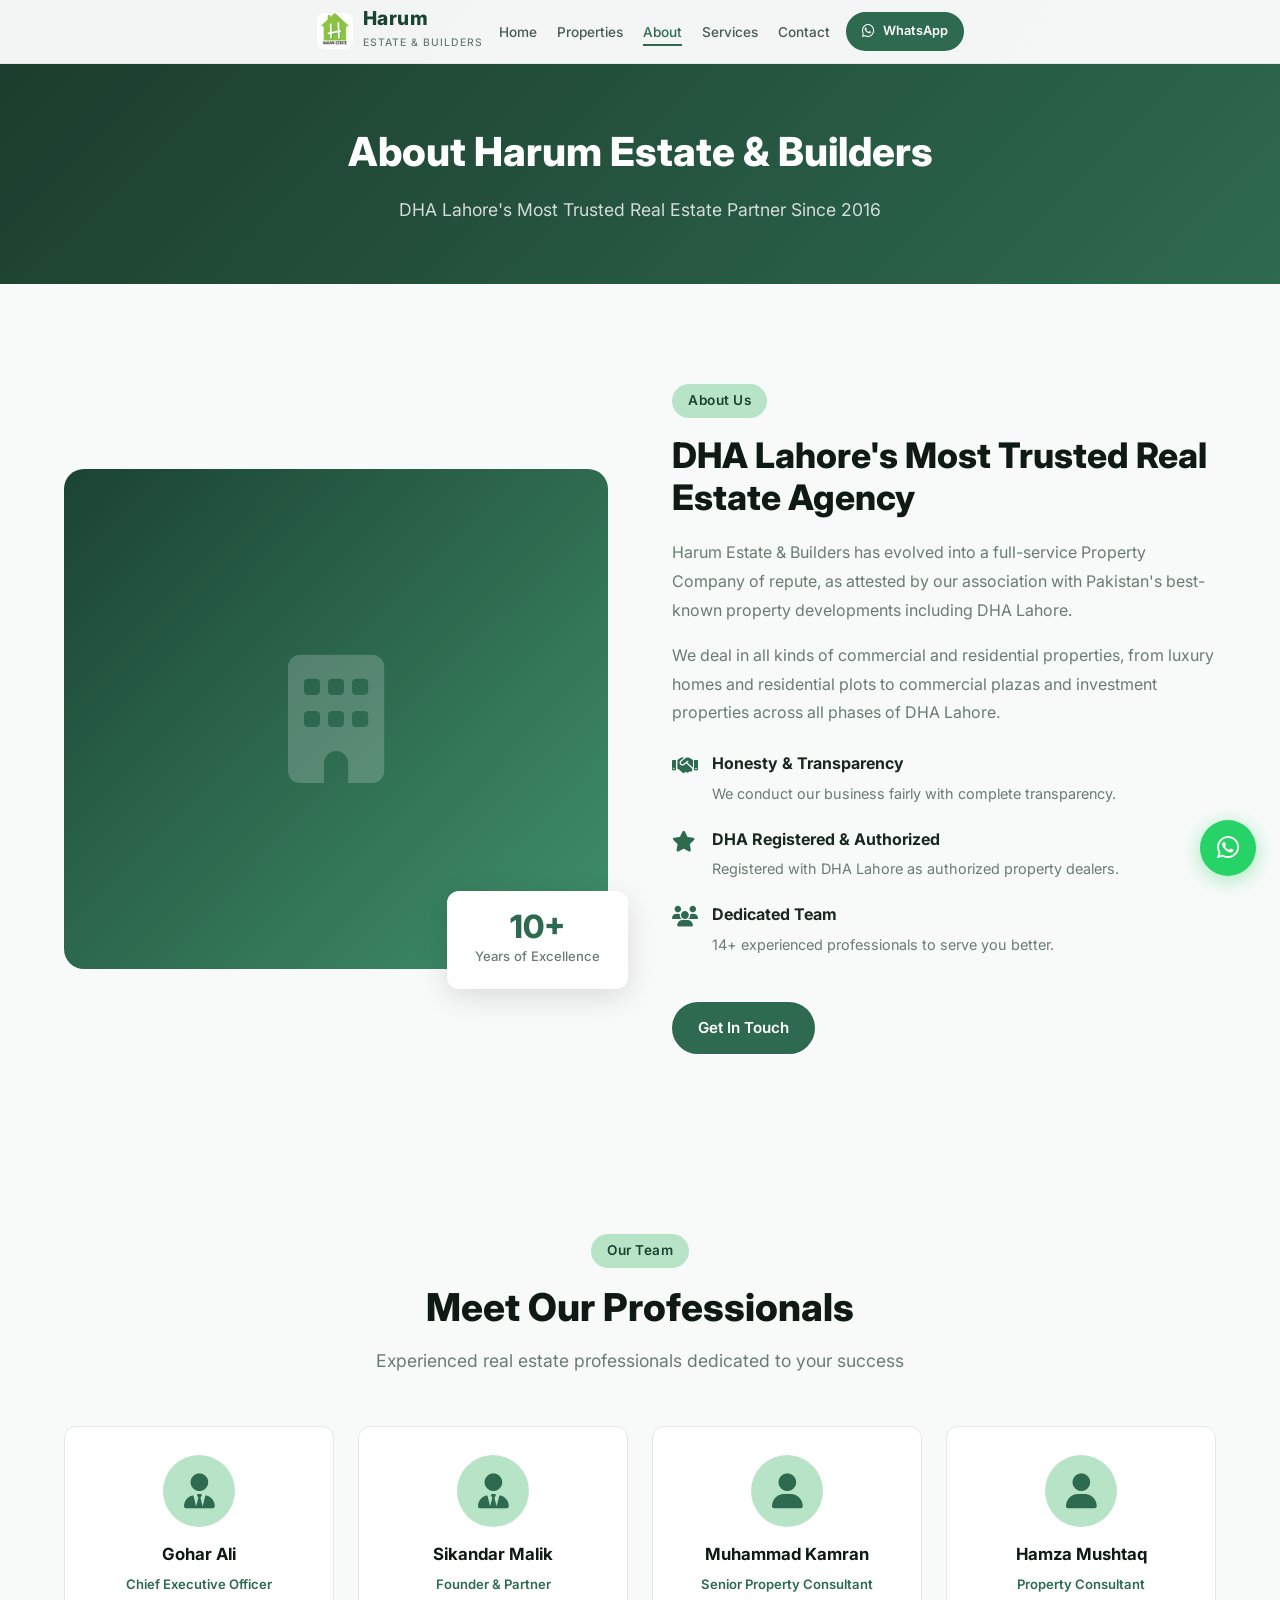
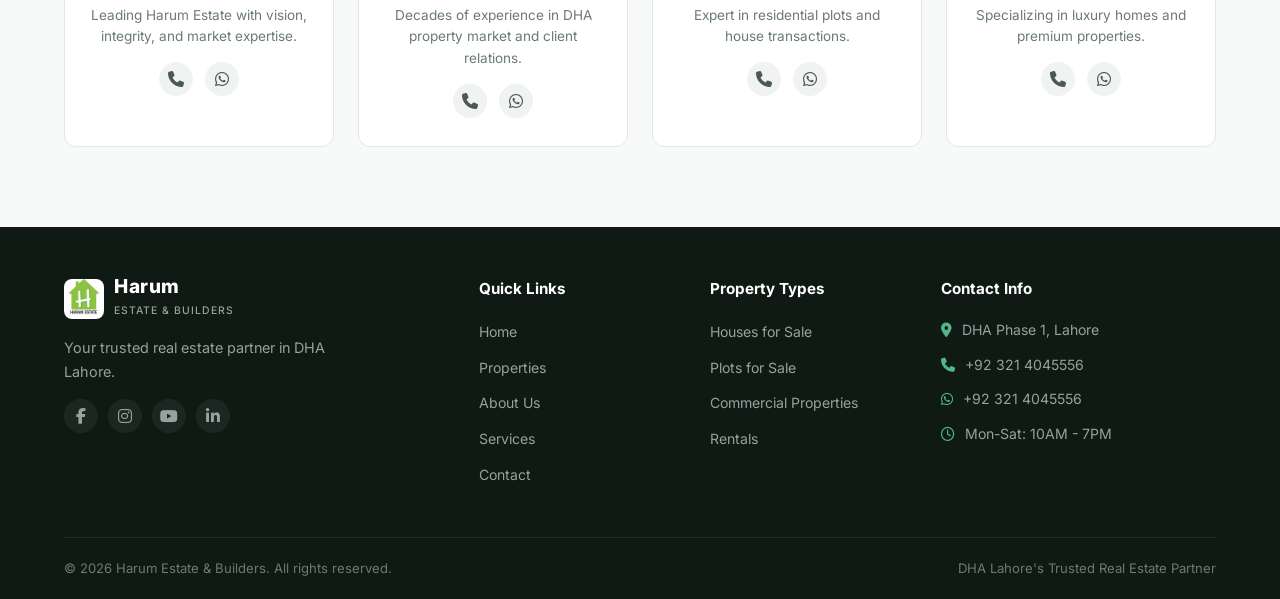
==== about.html @ 1b950eeb "Initial commit - Harum Estate & Builders website demo" ====
<!DOCTYPE html>
<html lang="en">
<head>
  <meta charset="UTF-8">
  <meta name="viewport" content="width=device-width, initial-scale=1.0">
  <title>About Us | Harum Estate & Builders</title>
  <link rel="stylesheet" href="css/style.css">
  <link rel="stylesheet" href="https://cdnjs.cloudflare.com/ajax/libs/font-awesome/6.5.0/css/all.min.css">
  <link href="https://fonts.googleapis.com/css2?family=Inter:wght@300;400;500;600;700;800&display=swap" rel="stylesheet">
</head>
<body>

  <header class="header">
    <div class="container">
      <div class="header-inner">
        <a href="index.html" class="logo">
          <img src="images/harum-logo.jpg" alt="Harum Estate" class="logo-img">
          <div class="logo-text">
            <h1>Harum</h1>
            <span>Estate & Builders</span>
          </div>
        </a>
        <nav class="nav">
          <ul>
            <li><a href="index.html">Home</a></li>
            <li><a href="properties.html">Properties</a></li>
            <li><a href="about.html" class="active">About</a></li>
            <li><a href="services.html">Services</a></li>
            <li><a href="contact.html">Contact</a></li>
          </ul>
        </nav>
        <div class="header-actions">
          <a href="https://wa.me/923214045556" class="btn btn-primary" target="_blank">
            <i class="fab fa-whatsapp"></i> <span>WhatsApp</span>
          </a>
          <button class="menu-toggle" id="menuToggle">
            <i class="fas fa-bars"></i>
          </button>
        </div>
      </div>
    </div>
  </header>

  <section class="page-banner">
    <div class="page-banner-bg"></div>
    <div class="container">
      <h1>About Harum Estate & Builders</h1>
      <p>DHA Lahore's Most Trusted Real Estate Partner Since 2016</p>
    </div>
  </section>

  <section class="about">
    <div class="container">
      <div class="about-grid">
        <div class="about-image">
          <div class="about-image-box">
            <div class="about-image-icon">
              <i class="fas fa-building"></i>
            </div>
          </div>
          <div class="about-experience">
            <span class="exp-number">10+</span>
            <span class="exp-text">Years of Excellence</span>
          </div>
        </div>
        <div class="about-content">
          <span class="section-tag">About Us</span>
          <h2>DHA Lahore's Most Trusted Real Estate Agency</h2>
          <p>Harum Estate & Builders has evolved into a full-service Property Company of repute, as attested by our association with Pakistan's best-known property developments including DHA Lahore.</p>
          <p>We deal in all kinds of commercial and residential properties, from luxury homes and residential plots to commercial plazas and investment properties across all phases of DHA Lahore.</p>
          <div class="about-features">
            <div class="about-feature">
              <i class="fas fa-handshake"></i>
              <div>
                <h4>Honesty & Transparency</h4>
                <p>We conduct our business fairly with complete transparency.</p>
              </div>
            </div>
            <div class="about-feature">
              <i class="fas fa-star"></i>
              <div>
                <h4>DHA Registered & Authorized</h4>
                <p>Registered with DHA Lahore as authorized property dealers.</p>
              </div>
            </div>
            <div class="about-feature">
              <i class="fas fa-users"></i>
              <div>
                <h4>Dedicated Team</h4>
                <p>14+ experienced professionals to serve you better.</p>
              </div>
            </div>
          </div>
          <a href="contact.html" class="btn btn-primary mt-2">Get In Touch</a>
        </div>
      </div>
    </div>
  </section>

  <section class="team">
    <div class="container">
      <div class="section-header">
        <span class="section-tag">Our Team</span>
        <h2>Meet Our Professionals</h2>
        <p>Experienced real estate professionals dedicated to your success</p>
      </div>
      <div class="team-grid">
        <div class="team-card">
          <div class="team-avatar">
            <i class="fas fa-user-tie"></i>
          </div>
          <h3>Gohar Ali</h3>
          <span class="team-role">Chief Executive Officer</span>
          <p>Leading Harum Estate with vision, integrity, and market expertise.</p>
          <div class="team-contact">
            <a href="tel:+923214045556"><i class="fas fa-phone"></i></a>
            <a href="https://wa.me/923214045556"><i class="fab fa-whatsapp"></i></a>
          </div>
        </div>
        <div class="team-card">
          <div class="team-avatar">
            <i class="fas fa-user-tie"></i>
          </div>
          <h3>Sikandar Malik</h3>
          <span class="team-role">Founder & Partner</span>
          <p>Decades of experience in DHA property market and client relations.</p>
          <div class="team-contact">
            <a href="tel:+923214045556"><i class="fas fa-phone"></i></a>
            <a href="https://wa.me/923214045556"><i class="fab fa-whatsapp"></i></a>
          </div>
        </div>
        <div class="team-card">
          <div class="team-avatar">
            <i class="fas fa-user"></i>
          </div>
          <h3>Muhammad Kamran</h3>
          <span class="team-role">Senior Property Consultant</span>
          <p>Expert in residential plots and house transactions.</p>
          <div class="team-contact">
            <a href="tel:+923214045556"><i class="fas fa-phone"></i></a>
            <a href="https://wa.me/923214045556"><i class="fab fa-whatsapp"></i></a>
          </div>
        </div>
        <div class="team-card">
          <div class="team-avatar">
            <i class="fas fa-user"></i>
          </div>
          <h3>Hamza Mushtaq</h3>
          <span class="team-role">Property Consultant</span>
          <p>Specializing in luxury homes and premium properties.</p>
          <div class="team-contact">
            <a href="tel:+923214045556"><i class="fas fa-phone"></i></a>
            <a href="https://wa.me/923214045556"><i class="fab fa-whatsapp"></i></a>
          </div>
        </div>
      </div>
    </div>
  </section>

  <footer class="footer">
    <div class="container">
      <div class="footer-grid">
        <div class="footer-about">
          <div class="logo">
            <img src="images/harum-logo.jpg" alt="Harum Estate" class="logo-img">
            <div class="logo-text">
              <h1>Harum</h1>
              <span>Estate & Builders</span>
            </div>
          </div>
          <p>Your trusted real estate partner in DHA Lahore.</p>
          <div class="footer-social">
            <a href="#"><i class="fab fa-facebook-f"></i></a>
            <a href="#"><i class="fab fa-instagram"></i></a>
            <a href="#"><i class="fab fa-youtube"></i></a>
            <a href="#"><i class="fab fa-linkedin-in"></i></a>
          </div>
        </div>
        <div class="footer-links">
          <h4>Quick Links</h4>
          <ul>
            <li><a href="index.html">Home</a></li>
            <li><a href="properties.html">Properties</a></li>
            <li><a href="about.html">About Us</a></li>
            <li><a href="services.html">Services</a></li>
            <li><a href="contact.html">Contact</a></li>
          </ul>
        </div>
        <div class="footer-links">
          <h4>Property Types</h4>
          <ul>
            <li><a href="properties.html">Houses for Sale</a></li>
            <li><a href="properties.html">Plots for Sale</a></li>
            <li><a href="properties.html">Commercial Properties</a></li>
            <li><a href="properties.html">Rentals</a></li>
          </ul>
        </div>
        <div class="footer-contact">
          <h4>Contact Info</h4>
          <ul>
            <li><i class="fas fa-map-marker-alt"></i> DHA Phase 1, Lahore</li>
            <li><i class="fas fa-phone"></i> +92 321 4045556</li>
            <li><i class="fab fa-whatsapp"></i> +92 321 4045556</li>
            <li><i class="far fa-clock"></i> Mon-Sat: 10AM - 7PM</li>
          </ul>
        </div>
      </div>
      <div class="footer-bottom">
        <p>&copy; 2026 Harum Estate & Builders. All rights reserved.</p>
        <p class="footer-tag">DHA Lahore's Trusted Real Estate Partner</p>
      </div>
    </div>
  </footer>

  <a href="https://wa.me/923214045556" class="whatsapp-float" target="_blank">
    <i class="fab fa-whatsapp"></i>
  </a>

  <script src="js/main.js"></script>
</body>
</html>
---- css/style.css ----
*, *::before, *::after {
  margin: 0;
  padding: 0;
  box-sizing: border-box;
}

:root {
  --green-900: #0d2818;
  --green-800: #1a3a2a;
  --green-700: #1b4332;
  --green-600: #2d6a4f;
  --green-500: #40916c;
  --green-400: #52b788;
  --green-300: #74c69d;
  --green-200: #95d5b2;
  --green-100: #b7e4c7;
  --green-50: #d8f3dc;
  --white: #ffffff;
  --gray-50: #f8faf9;
  --gray-100: #f1f3f2;
  --gray-200: #e4e7e5;
  --gray-300: #cbd5d0;
  --gray-400: #94a39d;
  --gray-500: #6b7b73;
  --gray-600: #4a5a52;
  --gray-700: #2d3a32;
  --gray-800: #1a2620;
  --gray-900: #0f1a14;
  --shadow-sm: 0 1px 3px rgba(0,0,0,0.08);
  --shadow-md: 0 4px 12px rgba(0,0,0,0.1);
  --shadow-lg: 0 8px 30px rgba(0,0,0,0.12);
  --shadow-xl: 0 20px 60px rgba(0,0,0,0.15);
  --radius-sm: 8px;
  --radius-md: 12px;
  --radius-lg: 20px;
  --radius-xl: 28px;
  --transition: all 0.3s cubic-bezier(0.4, 0, 0.2, 1);
}

html {
  scroll-behavior: smooth;
  font-size: 16px;
}

body {
  font-family: 'Inter', -apple-system, BlinkMacSystemFont, sans-serif;
  color: var(--gray-800);
  background: var(--white);
  line-height: 1.6;
  overflow-x: hidden;
}

a { text-decoration: none; color: inherit; }
ul { list-style: none; }
img { max-width: 100%; height: auto; }
.container { max-width: 1200px; margin: 0 auto; padding: 0 24px; }

.text-center { text-align: center; }
.mt-2 { margin-top: 20px; }
.mt-3 { margin-top: 40px; }

/* Buttons */
.btn {
  display: inline-flex;
  align-items: center;
  gap: 8px;
  padding: 12px 24px;
  border-radius: 50px;
  font-weight: 600;
  font-size: 0.95rem;
  cursor: pointer;
  transition: var(--transition);
  border: 2px solid transparent;
  font-family: inherit;
}
.btn-primary {
  background: var(--green-600);
  color: var(--white);
  border-color: var(--green-600);
}
.btn-primary:hover {
  background: var(--green-700);
  border-color: var(--green-700);
  transform: translateY(-2px);
  box-shadow: 0 8px 25px rgba(45, 106, 79, 0.35);
}
.btn-outline {
  background: transparent;
  color: var(--green-600);
  border-color: var(--green-600);
}
.btn-outline:hover {
  background: var(--green-600);
  color: var(--white);
  transform: translateY(-2px);
}
.btn-lg {
  padding: 16px 32px;
  font-size: 1.05rem;
}
.btn-block { width: 100%; justify-content: center; }

/* Section Header */
.section-header {
  text-align: center;
  max-width: 700px;
  margin: 0 auto 50px;
}
.section-tag {
  display: inline-block;
  background: var(--green-100);
  color: var(--green-700);
  padding: 6px 16px;
  border-radius: 50px;
  font-size: 0.85rem;
  font-weight: 600;
  margin-bottom: 16px;
  letter-spacing: 0.5px;
}
.section-header h2 {
  font-size: 2.4rem;
  font-weight: 800;
  color: var(--gray-900);
  margin-bottom: 16px;
  line-height: 1.2;
}
.section-header.light h2 { color: var(--white); }
.section-header.light .section-tag { background: rgba(255,255,255,0.15); color: var(--white); }
.section-header p {
  color: var(--gray-500);
  font-size: 1.1rem;
  line-height: 1.7;
}
.section-header.light p { color: rgba(255,255,255,0.8); }

/* ===== HEADER ===== */
.header {
  position: fixed;
  top: 0;
  left: 0;
  right: 0;
  z-index: 1000;
  background: rgba(255,255,255,0.95);
  backdrop-filter: blur(20px);
  -webkit-backdrop-filter: blur(20px);
  border-bottom: 1px solid var(--gray-200);
  height: 64px;
  display: flex;
  align-items: center;
}
.header-inner {
  display: flex;
  align-items: center;
  justify-content: space-between;
  height: 64px;
  gap: 16px;
}
.nav { flex-shrink: 1; min-width: 0; }
.logo {
  display: flex;
  align-items: center;
  gap: 10px;
  flex-shrink: 0;
}
.logo-img {
  width: 36px;
  height: 36px;
  border-radius: var(--radius-sm);
  object-fit: cover;
}
.logo-text h1 {
  font-size: 1.2rem;
  font-weight: 800;
  color: var(--green-700);
  line-height: 1;
  letter-spacing: 0.5px;
}
.logo-text span {
  font-size: 0.65rem;
  color: var(--gray-500);
  font-weight: 500;
  letter-spacing: 1px;
  text-transform: uppercase;
}
.nav ul {
  display: flex;
  gap: 20px;
}
.nav a {
  font-size: 0.85rem;
  font-weight: 500;
  color: var(--gray-600);
  transition: var(--transition);
  position: relative;
  padding: 4px 0;
}
.nav a::after {
  content: '';
  position: absolute;
  bottom: -2px;
  left: 0;
  width: 0;
  height: 2px;
  background: var(--green-600);
  transition: var(--transition);
}
.nav a:hover { color: var(--green-600); }
.nav a:hover::after { width: 100%; }
.nav a.active { color: var(--green-600); }
.nav a.active::after { width: 100%; }

.header-actions {
  display: flex;
  align-items: center;
  gap: 8px;
  flex-shrink: 0;
}
.header-actions .btn { padding: 7px 14px; font-size: 0.8rem; }
.header-actions .btn i { font-size: 0.9rem; }
.menu-toggle {
  display: none;
  background: none;
  border: none;
  font-size: 1.5rem;
  color: var(--gray-700);
  cursor: pointer;
  padding: 4px;
}

/* ===== HERO ===== */
.hero {
  min-height: 100vh;
  position: relative;
  overflow: hidden;
  padding-top: 64px;
}
.hero-slider {
  position: absolute;
  inset: 0;
}
.slide {
  position: absolute;
  inset: 0;
  display: flex;
  flex-direction: column;
  justify-content: center;
}
.hero-bg {
  position: absolute;
  inset: 0;
}
.hero-overlay {
  position: absolute;
  inset: 0;
  background: rgba(0,0,0,0.3);
}
.hero .container {
  position: relative;
  z-index: 2;
  width: 100%;
}
.hero-content {
  max-width: 700px;
  padding: 40px 0;
}
.hero-badge {
  display: inline-block;
  background: rgba(255,255,255,0.12);
  color: var(--white);
  padding: 8px 20px;
  border-radius: 50px;
  font-size: 0.9rem;
  font-weight: 500;
  margin-bottom: 24px;
  backdrop-filter: blur(10px);
  border: 1px solid rgba(255,255,255,0.15);
}
.hero-content h1 {
  font-size: 3.5rem;
  font-weight: 800;
  color: var(--white);
  line-height: 1.1;
  margin-bottom: 20px;
}
.hero-content .highlight {
  background: linear-gradient(135deg, var(--green-300), var(--green-100));
  -webkit-background-clip: text;
  -webkit-text-fill-color: transparent;
  background-clip: text;
}
.hero-content p {
  font-size: 1.1rem;
  color: rgba(255,255,255,0.85);
  line-height: 1.8;
  margin-bottom: 32px;
  max-width: 560px;
}
.hero-actions {
  display: flex;
  gap: 16px;
  margin-bottom: 50px;
  flex-wrap: wrap;
}
.hero-actions .btn-outline {
  color: var(--white);
  border-color: rgba(255,255,255,0.4);
}
.hero-actions .btn-outline:hover {
  background: var(--white);
  color: var(--green-700);
  border-color: var(--white);
}
.hero-stats {
  display: flex;
  gap: 48px;
}
.stat { text-align: left; }
.stat-number {
  display: block;
  font-size: 2rem;
  font-weight: 800;
  color: var(--white);
  line-height: 1;
}
.stat-label {
  font-size: 0.85rem;
  color: rgba(255,255,255,0.7);
  margin-top: 4px;
}

/* ===== PAGE BANNER ===== */
.page-banner {
  position: relative;
  padding: 120px 0 60px;
  text-align: center;
  background: linear-gradient(135deg, var(--green-800), var(--green-600));
  overflow: hidden;
}
.page-banner-bg {
  position: absolute;
  inset: 0;
  background: url('data:image/svg+xml,<svg xmlns="http://www.w3.org/2000/svg" viewBox="0 0 100 100"><rect fill="rgba(255,255,255,0.03)" x="0" y="0" width="100" height="100"/></svg>');
  opacity: 0.1;
}
.page-banner h1 {
  font-size: 2.5rem;
  font-weight: 800;
  color: var(--white);
  margin-bottom: 12px;
  position: relative;
}
.page-banner p {
  font-size: 1.1rem;
  color: rgba(255,255,255,0.8);
  position: relative;
}

/* ===== TRUSTED ===== */
.trusted-section {
  padding: 30px 0;
  background: var(--gray-50);
  border-bottom: 1px solid var(--gray-200);
}
.trusted-label {
  text-align: center;
  color: var(--gray-500);
  font-size: 0.85rem;
  font-weight: 500;
  text-transform: uppercase;
  letter-spacing: 1.5px;
  margin-bottom: 16px;
}
.trusted-logos {
  display: flex;
  justify-content: center;
  gap: 40px;
  align-items: center;
  flex-wrap: wrap;
}
.trusted-logos span {
  display: flex;
  align-items: center;
  gap: 6px;
  color: var(--green-600);
  font-weight: 600;
  font-size: 0.95rem;
}
.trusted-logos i { font-size: 1rem; }

/* ===== PROPERTIES ===== */
.properties {
  padding: 80px 0;
  background: var(--white);
}
.property-filters {
  display: flex;
  justify-content: center;
  gap: 8px;
  margin-bottom: 40px;
  flex-wrap: wrap;
}
.filter-btn {
  padding: 10px 24px;
  border: 2px solid var(--gray-200);
  background: var(--white);
  border-radius: 50px;
  font-weight: 600;
  font-size: 0.9rem;
  color: var(--gray-500);
  cursor: pointer;
  transition: var(--transition);
  font-family: inherit;
}
.filter-btn:hover {
  border-color: var(--green-400);
  color: var(--green-600);
}
.filter-btn.active {
  background: var(--green-600);
  color: var(--white);
  border-color: var(--green-600);
}
.property-grid {
  display: grid;
  grid-template-columns: repeat(3, 1fr);
  gap: 24px;
  margin-bottom: 40px;
}
.property-card {
  background: var(--white);
  border-radius: var(--radius-md);
  overflow: hidden;
  border: 1px solid var(--gray-200);
  transition: var(--transition);
}
.property-card:hover {
  transform: translateY(-4px);
  box-shadow: var(--shadow-lg);
}
.card-image {
  position: relative;
  height: 200px;
}
.card-img {
  width: 100%;
  height: 100%;
  object-fit: cover;
}
.card-image-placeholder {
  width: 100%;
  height: 100%;
  display: flex;
  align-items: center;
  justify-content: center;
  font-size: 2.5rem;
  color: rgba(255,255,255,0.3);
}
.card-badge {
  position: absolute;
  top: 12px;
  left: 12px;
  background: var(--green-600);
  color: var(--white);
  padding: 4px 12px;
  border-radius: 50px;
  font-size: 0.75rem;
  font-weight: 600;
  z-index: 1;
}
.card-badge-hot {
  background: #e63946;
}
.card-type {
  position: absolute;
  top: 12px;
  right: 12px;
  background: rgba(0,0,0,0.6);
  color: var(--white);
  padding: 4px 12px;
  border-radius: 50px;
  font-size: 0.75rem;
  font-weight: 600;
  z-index: 1;
}
.card-body {
  padding: 16px 20px 20px;
}
.card-body h3 {
  font-size: 1.05rem;
  font-weight: 700;
  margin-bottom: 6px;
  color: var(--gray-900);
}
.card-location {
  font-size: 0.82rem;
  color: var(--gray-500);
  margin-bottom: 10px;
}
.card-location i { color: var(--green-500); }
.card-features {
  display: flex;
  gap: 14px;
  flex-wrap: wrap;
  padding: 10px 0;
  border-top: 1px solid var(--gray-200);
  margin-bottom: 12px;
}
.card-features span {
  font-size: 0.8rem;
  color: var(--gray-600);
  display: flex;
  align-items: center;
  gap: 4px;
}
.card-features i { color: var(--green-500); font-size: 0.75rem; }
.card-footer {
  display: flex;
  justify-content: center;
}
.card-btn {
  width: 100%;
  justify-content: center;
  padding: 10px 20px;
  font-size: 0.85rem;
}
.card-btn i { font-size: 1rem; }

/* ===== ABOUT ===== */
.about {
  padding: 100px 0;
  background: var(--gray-50);
}
.about-grid {
  display: grid;
  grid-template-columns: 1fr 1fr;
  gap: 64px;
  align-items: center;
}
.about-image-box {
  width: 100%;
  height: 500px;
  background: linear-gradient(135deg, var(--green-700), var(--green-500));
  border-radius: var(--radius-lg);
  display: flex;
  align-items: center;
  justify-content: center;
  position: relative;
}
.about-image-icon i {
  font-size: 8rem;
  color: rgba(255,255,255,0.2);
}
.about-image { position: relative; }
.about-experience {
  position: absolute;
  bottom: -20px;
  right: -20px;
  background: var(--white);
  padding: 20px 28px;
  border-radius: var(--radius-md);
  box-shadow: var(--shadow-lg);
  text-align: center;
}
.exp-number {
  display: block;
  font-size: 2rem;
  font-weight: 800;
  color: var(--green-600);
  line-height: 1;
}
.exp-text {
  font-size: 0.82rem;
  color: var(--gray-500);
  font-weight: 500;
}
.about-content .section-tag { margin-bottom: 16px; }
.about-content h2 {
  font-size: 2.2rem;
  font-weight: 800;
  color: var(--gray-900);
  margin-bottom: 20px;
  line-height: 1.2;
}
.about-content p {
  color: var(--gray-500);
  font-size: 1rem;
  line-height: 1.8;
  margin-bottom: 16px;
}
.about-features { margin: 24px 0; }
.about-feature {
  display: flex;
  gap: 16px;
  margin-bottom: 20px;
}
.about-feature i {
  font-size: 1.3rem;
  color: var(--green-600);
  margin-top: 4px;
  width: 24px;
}
.about-feature h4 {
  font-size: 1rem;
  font-weight: 700;
  color: var(--gray-800);
  margin-bottom: 4px;
}
.about-feature p {
  font-size: 0.9rem;
  color: var(--gray-500);
  margin-bottom: 0;
}

/* ===== SERVICES ===== */
.services {
  padding: 80px 0;
  background: var(--white);
}
.services-grid {
  display: grid;
  grid-template-columns: repeat(3, 1fr);
  gap: 24px;
}
.service-card {
  background: var(--white);
  border: 1px solid var(--gray-200);
  border-radius: var(--radius-md);
  padding: 32px 24px;
  transition: var(--transition);
  display: flex;
  flex-direction: column;
}
.service-card:hover {
  border-color: var(--green-300);
  box-shadow: var(--shadow-md);
  transform: translateY(-4px);
}
.service-icon {
  width: 52px;
  height: 52px;
  background: var(--green-50);
  border-radius: var(--radius-sm);
  display: flex;
  align-items: center;
  justify-content: center;
  margin-bottom: 18px;
}
.service-icon i {
  font-size: 1.3rem;
  color: var(--green-600);
}
.service-card h3 {
  font-size: 1.1rem;
  font-weight: 700;
  margin-bottom: 10px;
  color: var(--gray-900);
}
.service-card p {
  font-size: 0.9rem;
  color: var(--gray-500);
  line-height: 1.7;
  margin-bottom: 16px;
  flex: 1;
}
.service-link {
  font-size: 0.85rem;
  font-weight: 600;
  color: var(--green-600);
  display: inline-flex;
  align-items: center;
  gap: 6px;
  transition: var(--transition);
}
.service-link:hover {
  color: var(--green-700);
  gap: 10px;
}

/* ===== WHY US ===== */
.why-us {
  padding: 80px 0;
  background: linear-gradient(135deg, var(--green-800), var(--green-600));
}
.why-grid {
  display: grid;
  grid-template-columns: repeat(4, 1fr);
  gap: 24px;
}
.why-card {
  background: rgba(255,255,255,0.08);
  border: 1px solid rgba(255,255,255,0.12);
  border-radius: var(--radius-md);
  padding: 28px 24px;
  backdrop-filter: blur(10px);
  transition: var(--transition);
}
.why-card:hover {
  background: rgba(255,255,255,0.12);
  transform: translateY(-4px);
}
.why-number {
  font-size: 2.2rem;
  font-weight: 800;
  color: rgba(255,255,255,0.15);
  display: block;
  margin-bottom: 10px;
  line-height: 1;
}
.why-card h3 {
  font-size: 1.05rem;
  font-weight: 700;
  color: var(--white);
  margin-bottom: 8px;
}
.why-card p {
  font-size: 0.88rem;
  color: rgba(255,255,255,0.75);
  line-height: 1.6;
}

/* ===== TEAM ===== */
.team {
  padding: 80px 0;
  background: var(--gray-50);
}
.team-grid {
  display: grid;
  grid-template-columns: repeat(4, 1fr);
  gap: 24px;
}
.team-card {
  background: var(--white);
  border-radius: var(--radius-md);
  padding: 28px 20px;
  text-align: center;
  border: 1px solid var(--gray-200);
  transition: var(--transition);
}
.team-card:hover {
  transform: translateY(-4px);
  box-shadow: var(--shadow-md);
}
.team-avatar {
  width: 72px;
  height: 72px;
  background: var(--green-100);
  border-radius: 50%;
  display: flex;
  align-items: center;
  justify-content: center;
  margin: 0 auto 14px;
}
.team-avatar i {
  font-size: 2.2rem;
  color: var(--green-600);
}
.team-card h3 {
  font-size: 1.05rem;
  font-weight: 700;
  color: var(--gray-900);
}
.team-role {
  display: block;
  font-size: 0.82rem;
  color: var(--green-600);
  font-weight: 600;
  margin: 6px 0 10px;
}
.team-card p {
  font-size: 0.85rem;
  color: var(--gray-500);
  line-height: 1.6;
  margin-bottom: 14px;
}
.team-contact {
  display: flex;
  justify-content: center;
  gap: 12px;
}
.team-contact a {
  width: 34px;
  height: 34px;
  background: var(--gray-100);
  border-radius: 50%;
  display: flex;
  align-items: center;
  justify-content: center;
  color: var(--gray-600);
  transition: var(--transition);
}
.team-contact a:hover {
  background: var(--green-600);
  color: var(--white);
}

/* ===== TESTIMONIALS ===== */
.testimonials {
  padding: 80px 0;
  background: var(--white);
}
.testimonial-grid {
  display: grid;
  grid-template-columns: repeat(3, 1fr);
  gap: 24px;
}
.testimonial-card {
  background: var(--gray-50);
  border-radius: var(--radius-md);
  padding: 28px;
  border: 1px solid var(--gray-200);
  transition: var(--transition);
}
.testimonial-card:hover {
  box-shadow: var(--shadow-md);
}
.stars {
  margin-bottom: 14px;
}
.stars i {
  color: #f4b740;
  font-size: 0.85rem;
}
.testimonial-card > p {
  font-size: 0.92rem;
  color: var(--gray-600);
  line-height: 1.7;
  font-style: italic;
  margin-bottom: 18px;
}
.testimonial-author {
  display: flex;
  align-items: center;
  gap: 12px;
}
.author-avatar i {
  font-size: 2rem;
  color: var(--green-400);
}
.testimonial-author h4 {
  font-size: 0.92rem;
  font-weight: 700;
  color: var(--gray-900);
}
.testimonial-author span {
  font-size: 0.8rem;
  color: var(--gray-500);
}

/* ===== CTA ===== */
.cta-section {
  padding: 60px 0;
  background: var(--gray-50);
  text-align: center;
}
.cta-content h2 {
  font-size: 2rem;
  font-weight: 800;
  color: var(--gray-900);
  margin-bottom: 12px;
}
.cta-content p {
  font-size: 1.05rem;
  color: var(--gray-500);
  margin-bottom: 24px;
  max-width: 600px;
  margin-left: auto;
  margin-right: auto;
}

/* ===== CONTACT ===== */
.contact {
  padding: 80px 0;
  background: var(--gray-50);
}
.contact-grid {
  display: grid;
  grid-template-columns: 1fr 1fr;
  gap: 48px;
}
.contact-info .section-tag { margin-bottom: 16px; }
.contact-info h2 {
  font-size: 2rem;
  font-weight: 800;
  color: var(--gray-900);
  margin-bottom: 16px;
}
.contact-info > p {
  color: var(--gray-500);
  font-size: 1rem;
  margin-bottom: 28px;
}
.contact-details { display: flex; flex-direction: column; gap: 20px; }
.contact-item {
  display: flex;
  gap: 14px;
}
.contact-item i {
  width: 40px;
  height: 40px;
  background: var(--white);
  border-radius: var(--radius-sm);
  display: flex;
  align-items: center;
  justify-content: center;
  color: var(--green-600);
  font-size: 1rem;
  flex-shrink: 0;
}
.contact-item h4 {
  font-size: 0.9rem;
  font-weight: 700;
  color: var(--gray-800);
  margin-bottom: 4px;
}
.contact-item p, .contact-item a {
  font-size: 0.88rem;
  color: var(--gray-500);
  transition: var(--transition);
}
.contact-item a:hover { color: var(--green-600); }
.contact-social {
  display: flex;
  gap: 10px;
  margin-top: 24px;
}
.contact-social a {
  width: 38px;
  height: 38px;
  background: var(--white);
  border-radius: 50%;
  display: flex;
  align-items: center;
  justify-content: center;
  color: var(--green-600);
  transition: var(--transition);
  border: 1px solid var(--gray-200);
}
.contact-social a:hover {
  background: var(--green-600);
  color: var(--white);
  border-color: var(--green-600);
}

.contact-form {
  background: var(--white);
  padding: 32px;
  border-radius: var(--radius-lg);
  box-shadow: var(--shadow-md);
  border: 1px solid var(--gray-200);
}
.contact-form h3 {
  font-size: 1.2rem;
  font-weight: 700;
  color: var(--gray-900);
  margin-bottom: 20px;
}
.form-row {
  display: grid;
  grid-template-columns: 1fr 1fr;
  gap: 16px;
}
.contact-form input,
.contact-form select,
.contact-form textarea {
  width: 100%;
  padding: 12px 16px;
  border: 2px solid var(--gray-200);
  border-radius: var(--radius-sm);
  font-size: 0.92rem;
  font-family: inherit;
  color: var(--gray-800);
  transition: var(--transition);
  background: var(--gray-50);
  margin-bottom: 14px;
}
.contact-form input:focus,
.contact-form select:focus,
.contact-form textarea:focus {
  outline: none;
  border-color: var(--green-400);
  background: var(--white);
}
.contact-form select { appearance: none; cursor: pointer; }

/* ===== MAP ===== */
.map-section { background: var(--gray-50); }
.map-container {
  width: 100%;
  height: 350px;
}
.map-container iframe {
  width: 100%;
  height: 100%;
  border: none;
  display: block;
}

/* ===== FOOTER ===== */
.footer {
  background: var(--gray-900);
  color: var(--white);
  padding: 50px 0 0;
}
.footer .logo-text h1 { color: var(--white); }
.footer .logo-text span { color: var(--gray-400); }
.footer .logo-img {
  width: 40px;
  height: 40px;
  border-radius: var(--radius-sm);
}
.footer-grid {
  display: grid;
  grid-template-columns: 2fr 1fr 1fr 1.5fr;
  gap: 48px;
  padding-bottom: 40px;
  border-bottom: 1px solid rgba(255,255,255,0.08);
}
.footer-about p {
  color: var(--gray-400);
  font-size: 0.9rem;
  line-height: 1.7;
  margin: 14px 0;
  max-width: 300px;
}
.footer-social { display: flex; gap: 10px; }
.footer-social a {
  width: 34px;
  height: 34px;
  border-radius: 50%;
  background: rgba(255,255,255,0.06);
  display: flex;
  align-items: center;
  justify-content: center;
  color: var(--gray-400);
  transition: var(--transition);
}
.footer-social a:hover {
  background: var(--green-600);
  color: var(--white);
}
.footer-links h4,
.footer-contact h4 {
  font-size: 0.95rem;
  font-weight: 700;
  margin-bottom: 18px;
  color: var(--white);
}
.footer-links ul li { margin-bottom: 10px; }
.footer-links ul li a {
  color: var(--gray-400);
  font-size: 0.88rem;
  transition: var(--transition);
}
.footer-links ul li a:hover { color: var(--green-300); }
.footer-contact ul li {
  display: flex;
  align-items: flex-start;
  gap: 10px;
  color: var(--gray-400);
  font-size: 0.88rem;
  margin-bottom: 12px;
}
.footer-contact ul li i {
  color: var(--green-400);
  margin-top: 4px;
  flex-shrink: 0;
}
.footer-bottom {
  display: flex;
  justify-content: space-between;
  padding: 20px 0;
  font-size: 0.82rem;
  color: var(--gray-500);
}
.footer-tag { color: var(--gray-500); }

/* ===== WHATSAPP FLOAT ===== */
.whatsapp-float {
  position: fixed;
  bottom: 24px;
  right: 24px;
  width: 56px;
  height: 56px;
  background: #25D366;
  border-radius: 50%;
  display: flex;
  align-items: center;
  justify-content: center;
  color: var(--white);
  font-size: 1.6rem;
  box-shadow: 0 4px 20px rgba(37, 211, 102, 0.4);
  z-index: 999;
  transition: var(--transition);
  animation: pulse 2s infinite;
}
@keyframes pulse {
  0% { box-shadow: 0 4px 20px rgba(37, 211, 102, 0.4); }
  50% { box-shadow: 0 4px 30px rgba(37, 211, 102, 0.6); }
  100% { box-shadow: 0 4px 20px rgba(37, 211, 102, 0.4); }
}
.whatsapp-float:hover {
  transform: scale(1.1);
  box-shadow: 0 8px 30px rgba(37, 211, 102, 0.5);
}

/* ===== RESPONSIVE ===== */
@media (max-width: 1024px) {
  .property-grid { grid-template-columns: repeat(2, 1fr); }
  .services-grid { grid-template-columns: repeat(2, 1fr); }
  .team-grid { grid-template-columns: repeat(2, 1fr); }
  .why-grid { grid-template-columns: repeat(2, 1fr); }
  .footer-grid { grid-template-columns: repeat(2, 1fr); }
  .header-actions .btn span { display: none; }
  .header-actions .btn { padding: 7px 10px; }
  .nav ul { gap: 14px; }
}

@media (max-width: 768px) {
  html { font-size: 15px; }
  .nav {
    position: fixed;
    top: 64px;
    left: 0;
    right: 0;
    background: var(--white);
    border-bottom: 1px solid var(--gray-200);
    padding: 20px;
    transform: translateY(-100%);
    opacity: 0;
    pointer-events: none;
    transition: var(--transition);
    box-shadow: var(--shadow-lg);
  }
  .nav.open {
    transform: translateY(0);
    opacity: 1;
    pointer-events: all;
  }
  .nav ul { flex-direction: column; gap: 16px; }
  .nav a { font-size: 1rem; }
  .menu-toggle { display: block; }
  .header-actions .btn span { display: none; }
  .hero-content h1 { font-size: 2rem; }
  .hero-content p { font-size: 1rem; }
  .hero-stats { gap: 24px; flex-wrap: wrap; }
  .stat-number { font-size: 1.5rem; }
  .about-grid { grid-template-columns: 1fr; gap: 40px; }
  .about-image-box { height: 300px; }
  .about-experience { padding: 16px 20px; bottom: -16px; right: -16px; }
  .property-grid { grid-template-columns: 1fr; }
  .services-grid { grid-template-columns: 1fr; }
  .team-grid { grid-template-columns: repeat(2, 1fr); }
  .why-grid { grid-template-columns: 1fr; }
  .testimonial-grid { grid-template-columns: 1fr; }
  .contact-grid { grid-template-columns: 1fr; gap: 40px; }
  .footer-grid { grid-template-columns: 1fr; gap: 32px; }
  .form-row { grid-template-columns: 1fr; }
  .footer-bottom { flex-direction: column; text-align: center; gap: 4px; }
  .section-header h2 { font-size: 1.6rem; }
  .trusted-logos { gap: 16px; }
  .page-banner h1 { font-size: 1.8rem; }
  .hero-content h1 { font-size: 2rem; }
  .hero-stats { gap: 20px; }
}

@media (max-width: 480px) {
  .team-grid { grid-template-columns: 1fr; }
  .hero-actions { flex-direction: column; }
  .hero-actions .btn { width: 100%; justify-content: center; }
  .contact-form { padding: 20px; }
}
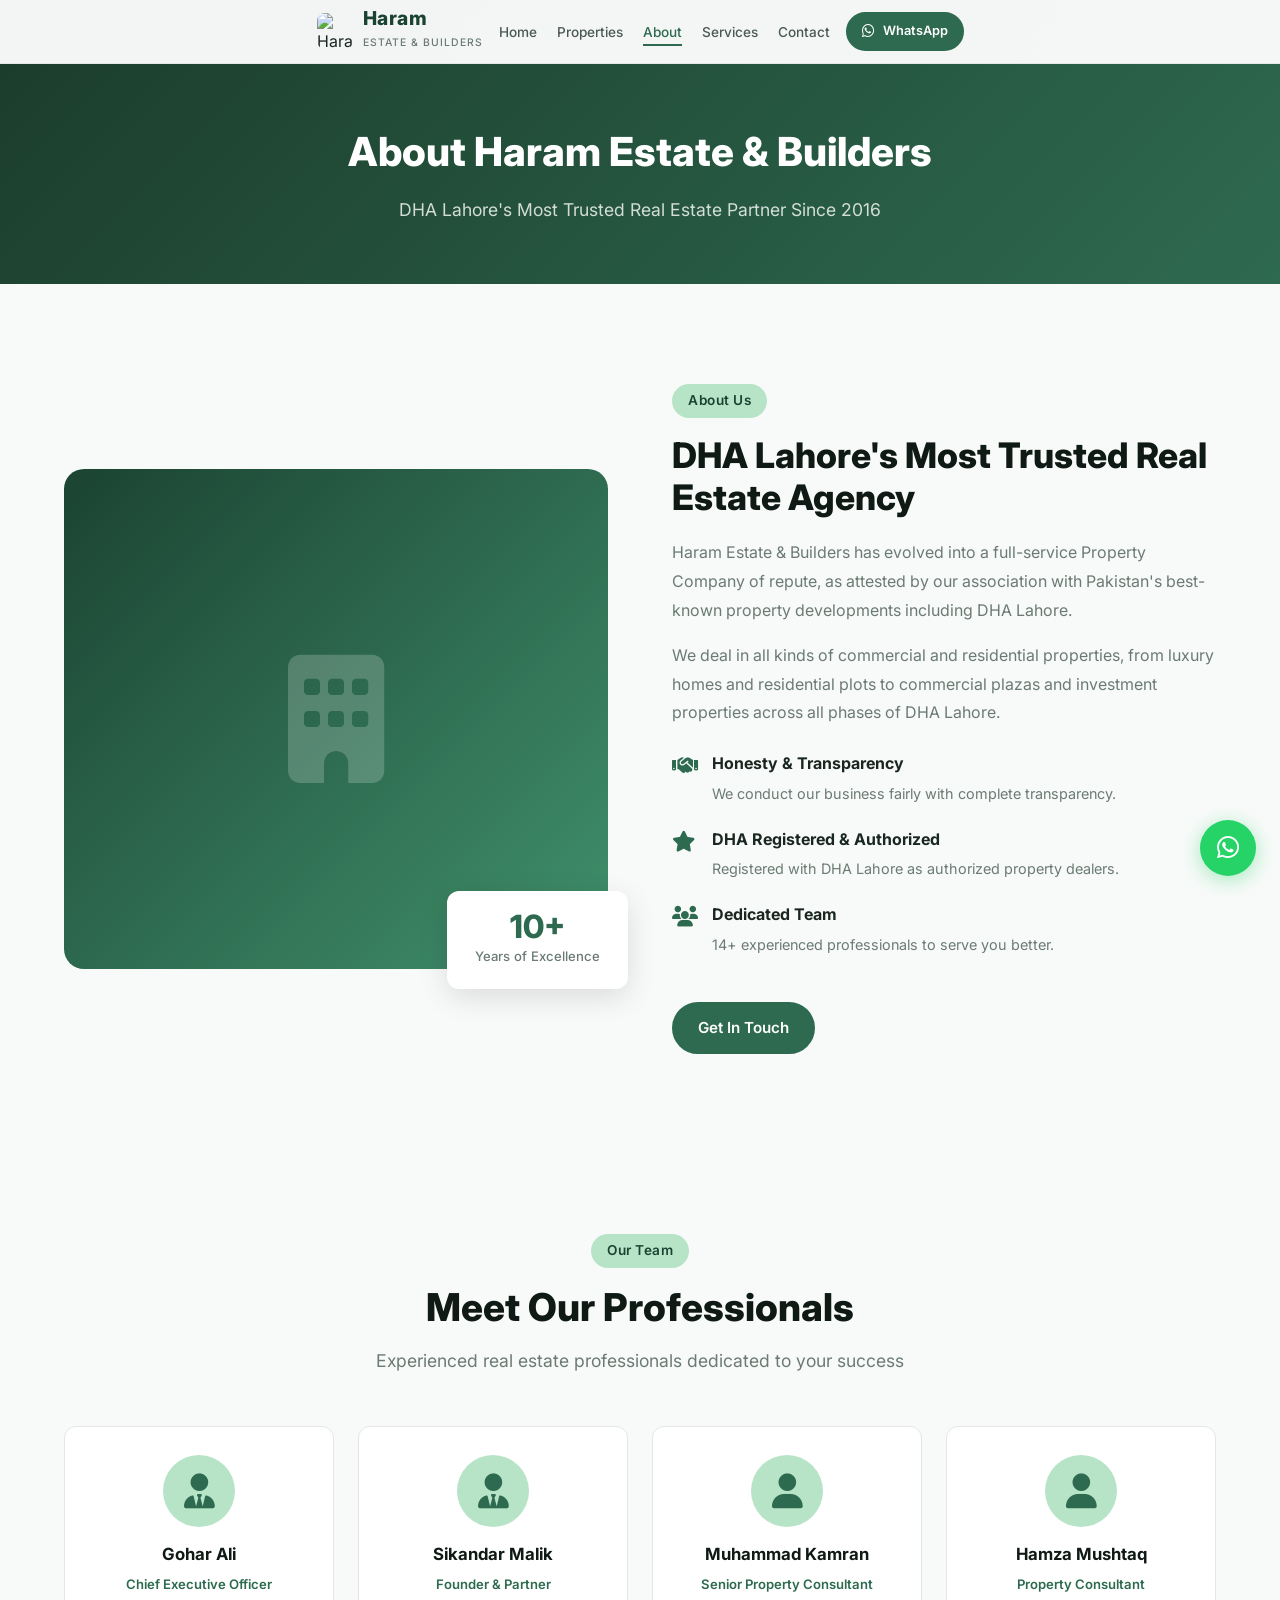
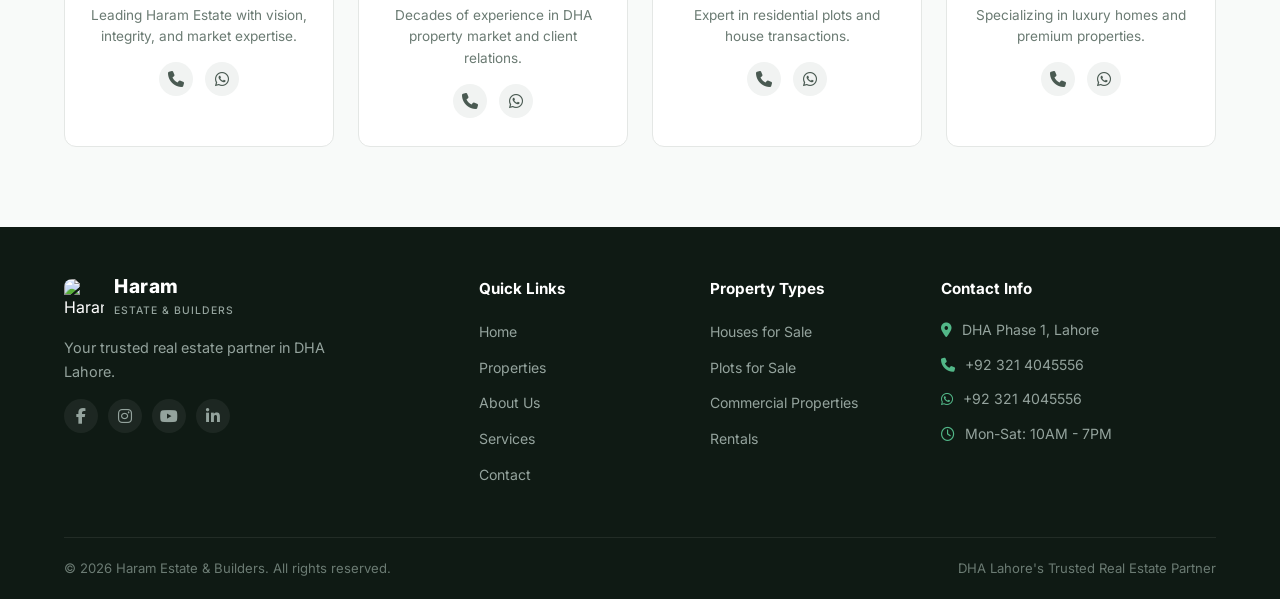
==== commit 0a09366f: "Fixed spelling: Harum -> Haram, updated all files" ====
--- a/about.html
+++ b/about.html
@@ -3,7 +3,7 @@
 <head>
   <meta charset="UTF-8">
   <meta name="viewport" content="width=device-width, initial-scale=1.0">
-  <title>About Us | Harum Estate & Builders</title>
+  <title>About Us | Haram Estate & Builders</title>
   <link rel="stylesheet" href="css/style.css">
   <link rel="stylesheet" href="https://cdnjs.cloudflare.com/ajax/libs/font-awesome/6.5.0/css/all.min.css">
   <link href="https://fonts.googleapis.com/css2?family=Inter:wght@300;400;500;600;700;800&display=swap" rel="stylesheet">
@@ -14,9 +14,9 @@
     <div class="container">
       <div class="header-inner">
         <a href="index.html" class="logo">
-          <img src="images/harum-logo.jpg" alt="Harum Estate" class="logo-img">
+          <img src="images/haram-logo.jpg" alt="Haram Estate" class="logo-img">
           <div class="logo-text">
-            <h1>Harum</h1>
+            <h1>Haram</h1>
             <span>Estate & Builders</span>
           </div>
         </a>
@@ -44,7 +44,7 @@
   <section class="page-banner">
     <div class="page-banner-bg"></div>
     <div class="container">
-      <h1>About Harum Estate & Builders</h1>
+      <h1>About Haram Estate & Builders</h1>
       <p>DHA Lahore's Most Trusted Real Estate Partner Since 2016</p>
     </div>
   </section>
@@ -66,7 +66,7 @@
         <div class="about-content">
           <span class="section-tag">About Us</span>
           <h2>DHA Lahore's Most Trusted Real Estate Agency</h2>
-          <p>Harum Estate & Builders has evolved into a full-service Property Company of repute, as attested by our association with Pakistan's best-known property developments including DHA Lahore.</p>
+          <p>Haram Estate & Builders has evolved into a full-service Property Company of repute, as attested by our association with Pakistan's best-known property developments including DHA Lahore.</p>
           <p>We deal in all kinds of commercial and residential properties, from luxury homes and residential plots to commercial plazas and investment properties across all phases of DHA Lahore.</p>
           <div class="about-features">
             <div class="about-feature">
@@ -111,7 +111,7 @@
           </div>
           <h3>Gohar Ali</h3>
           <span class="team-role">Chief Executive Officer</span>
-          <p>Leading Harum Estate with vision, integrity, and market expertise.</p>
+          <p>Leading Haram Estate with vision, integrity, and market expertise.</p>
           <div class="team-contact">
             <a href="tel:+923214045556"><i class="fas fa-phone"></i></a>
             <a href="https://wa.me/923214045556"><i class="fab fa-whatsapp"></i></a>
@@ -162,9 +162,9 @@
       <div class="footer-grid">
         <div class="footer-about">
           <div class="logo">
-            <img src="images/harum-logo.jpg" alt="Harum Estate" class="logo-img">
+            <img src="images/haram-logo.jpg" alt="Haram Estate" class="logo-img">
             <div class="logo-text">
-              <h1>Harum</h1>
+              <h1>Haram</h1>
               <span>Estate & Builders</span>
             </div>
           </div>
@@ -206,7 +206,7 @@
         </div>
       </div>
       <div class="footer-bottom">
-        <p>&copy; 2026 Harum Estate & Builders. All rights reserved.</p>
+        <p>&copy; 2026 Haram Estate & Builders. All rights reserved.</p>
         <p class="footer-tag">DHA Lahore's Trusted Real Estate Partner</p>
       </div>
     </div>
--- a/css/style.css
+++ b/css/style.css
@@ -234,20 +234,10 @@
   overflow: hidden;
   padding-top: 64px;
 }
-.hero-slider {
-  position: absolute;
-  inset: 0;
-}
-.slide {
-  position: absolute;
-  inset: 0;
-  display: flex;
-  flex-direction: column;
-  justify-content: center;
-}
 .hero-bg {
   position: absolute;
   inset: 0;
+  background: linear-gradient(135deg, #0d2818 0%, #1a3a2a 30%, #2d6a4f 70%, #1a3a2a 100%);
 }
 .hero-overlay {
   position: absolute;
@@ -258,10 +248,14 @@
   position: relative;
   z-index: 2;
   width: 100%;
+  padding-top: 100px;
+  display: grid;
+  grid-template-columns: 1fr 1fr;
+  gap: 48px;
+  align-items: center;
 }
 .hero-content {
-  max-width: 700px;
-  padding: 40px 0;
+  max-width: 600px;
 }
 .hero-badge {
   display: inline-block;
@@ -276,7 +270,7 @@
   border: 1px solid rgba(255,255,255,0.15);
 }
 .hero-content h1 {
-  font-size: 3.5rem;
+  font-size: 3.2rem;
   font-weight: 800;
   color: var(--white);
   line-height: 1.1;
@@ -289,11 +283,11 @@
   background-clip: text;
 }
 .hero-content p {
-  font-size: 1.1rem;
+  font-size: 1.05rem;
   color: rgba(255,255,255,0.85);
   line-height: 1.8;
   margin-bottom: 32px;
-  max-width: 560px;
+  max-width: 520px;
 }
 .hero-actions {
   display: flex;
@@ -326,6 +320,138 @@
   font-size: 0.85rem;
   color: rgba(255,255,255,0.7);
   margin-top: 4px;
+}
+
+/* Hero Property Showcase Card */
+.hero-visual {
+  display: flex;
+  justify-content: center;
+  align-items: center;
+}
+.hero-card {
+  width: 100%;
+  max-width: 420px;
+  background: rgba(13, 40, 24, 0.85);
+  backdrop-filter: blur(16px);
+  -webkit-backdrop-filter: blur(16px);
+  border-radius: 20px;
+  padding: 16px;
+  border: 1px solid rgba(255,255,255,0.12);
+  box-shadow: 0 20px 60px rgba(0,0,0,0.2);
+}
+.hero-card-top {
+  display: flex;
+  align-items: center;
+  justify-content: space-between;
+  margin-bottom: 12px;
+  padding: 0 4px;
+}
+.hero-card-label {
+  font-size: 0.78rem;
+  font-weight: 600;
+  color: rgba(255,255,255,0.7);
+  letter-spacing: 0.5px;
+}
+.hero-card-label i {
+  color: var(--green-400);
+  margin-right: 6px;
+}
+.hero-card-counter {
+  font-size: 0.75rem;
+  color: rgba(255,255,255,0.5);
+  font-weight: 500;
+}
+.hero-card-counter span {
+  color: var(--white);
+  font-weight: 700;
+}
+.hero-card-show {
+  position: relative;
+  border-radius: 14px;
+  overflow: hidden;
+  background: var(--green-800);
+  height: 300px;
+}
+.hero-slide {
+  position: absolute;
+  inset: 0;
+  opacity: 0;
+  transform: translateY(12px) scale(0.97);
+  transition: opacity 0.6s ease, transform 0.6s ease;
+  pointer-events: none;
+}
+.hero-slide.active {
+  opacity: 1;
+  transform: translateY(0) scale(1);
+  pointer-events: all;
+}
+.hero-slide-img {
+  width: 100%;
+  height: 100%;
+  object-fit: cover;
+  display: block;
+}
+.hero-slide-info {
+  position: absolute;
+  bottom: 0;
+  left: 0;
+  right: 0;
+  background: linear-gradient(0deg, rgba(0,0,0,0.8) 0%, transparent 100%);
+  padding: 24px 20px 16px;
+}
+.hero-slide-info h4 {
+  font-size: 1rem;
+  font-weight: 700;
+  color: var(--white);
+  margin-bottom: 6px;
+}
+.hero-slide-features {
+  display: flex;
+  gap: 14px;
+  margin-bottom: 6px;
+}
+.hero-slide-features span {
+  font-size: 0.78rem;
+  color: rgba(255,255,255,0.8);
+  display: flex;
+  align-items: center;
+  gap: 4px;
+}
+.hero-slide-features i {
+  color: var(--green-400);
+  font-size: 0.7rem;
+}
+.hero-slide-location {
+  font-size: 0.75rem;
+  color: rgba(255,255,255,0.6);
+  display: flex;
+  align-items: center;
+  gap: 4px;
+}
+.hero-slide-location i {
+  color: var(--green-400);
+  font-size: 0.7rem;
+}
+.hero-slide-dots {
+  display: flex;
+  justify-content: center;
+  gap: 6px;
+  margin-top: 12px;
+}
+.hero-slide-dots .dot {
+  width: 6px;
+  height: 6px;
+  border-radius: 50%;
+  background: rgba(255,255,255,0.25);
+  cursor: pointer;
+  transition: all 0.4s ease;
+  border: none;
+  padding: 0;
+}
+.hero-slide-dots .dot.active {
+  background: var(--green-400);
+  width: 22px;
+  border-radius: 3px;
 }
 
 /* ===== PAGE BANNER ===== */
@@ -1113,6 +1239,9 @@
   .header-actions .btn span { display: none; }
   .header-actions .btn { padding: 7px 10px; }
   .nav ul { gap: 14px; }
+  .hero .container { gap: 32px; }
+  .hero-content h1 { font-size: 2.8rem; }
+  .hero-card-show { height: 260px; }
 }
 
 @media (max-width: 768px) {
@@ -1140,10 +1269,21 @@
   .nav a { font-size: 1rem; }
   .menu-toggle { display: block; }
   .header-actions .btn span { display: none; }
+  .hero { padding-top: 0; min-height: auto; }
+  .hero .container { padding-top: 130px; grid-template-columns: 1fr; gap: 32px; }
+  .hero-content { text-align: center; margin: 0 auto; max-width: 100%; }
   .hero-content h1 { font-size: 2rem; }
-  .hero-content p { font-size: 1rem; }
-  .hero-stats { gap: 24px; flex-wrap: wrap; }
+  .hero-content p { font-size: 1rem; margin-left: auto; margin-right: auto; }
+  .hero-actions { justify-content: center; }
+  .hero-stats { justify-content: center; flex-wrap: wrap; gap: 24px; }
   .stat-number { font-size: 1.5rem; }
+  .stat { text-align: center; }
+  .hero-visual { padding-bottom: 40px; }
+  .hero-card { max-width: 360px; }
+  .hero-card-show { height: 240px; }
+  .hero-slide-info h4 { font-size: 0.9rem; }
+  .hero-slide-features { gap: 10px; }
+  .hero-slide-features span { font-size: 0.72rem; }
   .about-grid { grid-template-columns: 1fr; gap: 40px; }
   .about-image-box { height: 300px; }
   .about-experience { padding: 16px 20px; bottom: -16px; right: -16px; }
@@ -1159,13 +1299,24 @@
   .section-header h2 { font-size: 1.6rem; }
   .trusted-logos { gap: 16px; }
   .page-banner h1 { font-size: 1.8rem; }
-  .hero-content h1 { font-size: 2rem; }
-  .hero-stats { gap: 20px; }
 }
 
 @media (max-width: 480px) {
   .team-grid { grid-template-columns: 1fr; }
+  .hero { min-height: auto; }
+  .hero .container { padding-top: 110px; }
+  .hero-content h1 { font-size: 1.7rem; }
+  .hero-content p { font-size: 0.92rem; }
+  .hero-badge { font-size: 0.78rem; padding: 6px 14px; }
   .hero-actions { flex-direction: column; }
   .hero-actions .btn { width: 100%; justify-content: center; }
+  .hero-stats { gap: 16px; }
+  .stat-number { font-size: 1.2rem; }
+  .hero-card { max-width: 300px; }
+  .hero-card-show { height: 200px; }
+  .hero-slide-info { padding: 16px 14px 12px; }
+  .hero-slide-info h4 { font-size: 0.82rem; }
+  .hero-slide-features span { font-size: 0.68rem; }
+  .hero-slide-location { font-size: 0.68rem; }
   .contact-form { padding: 20px; }
 }
